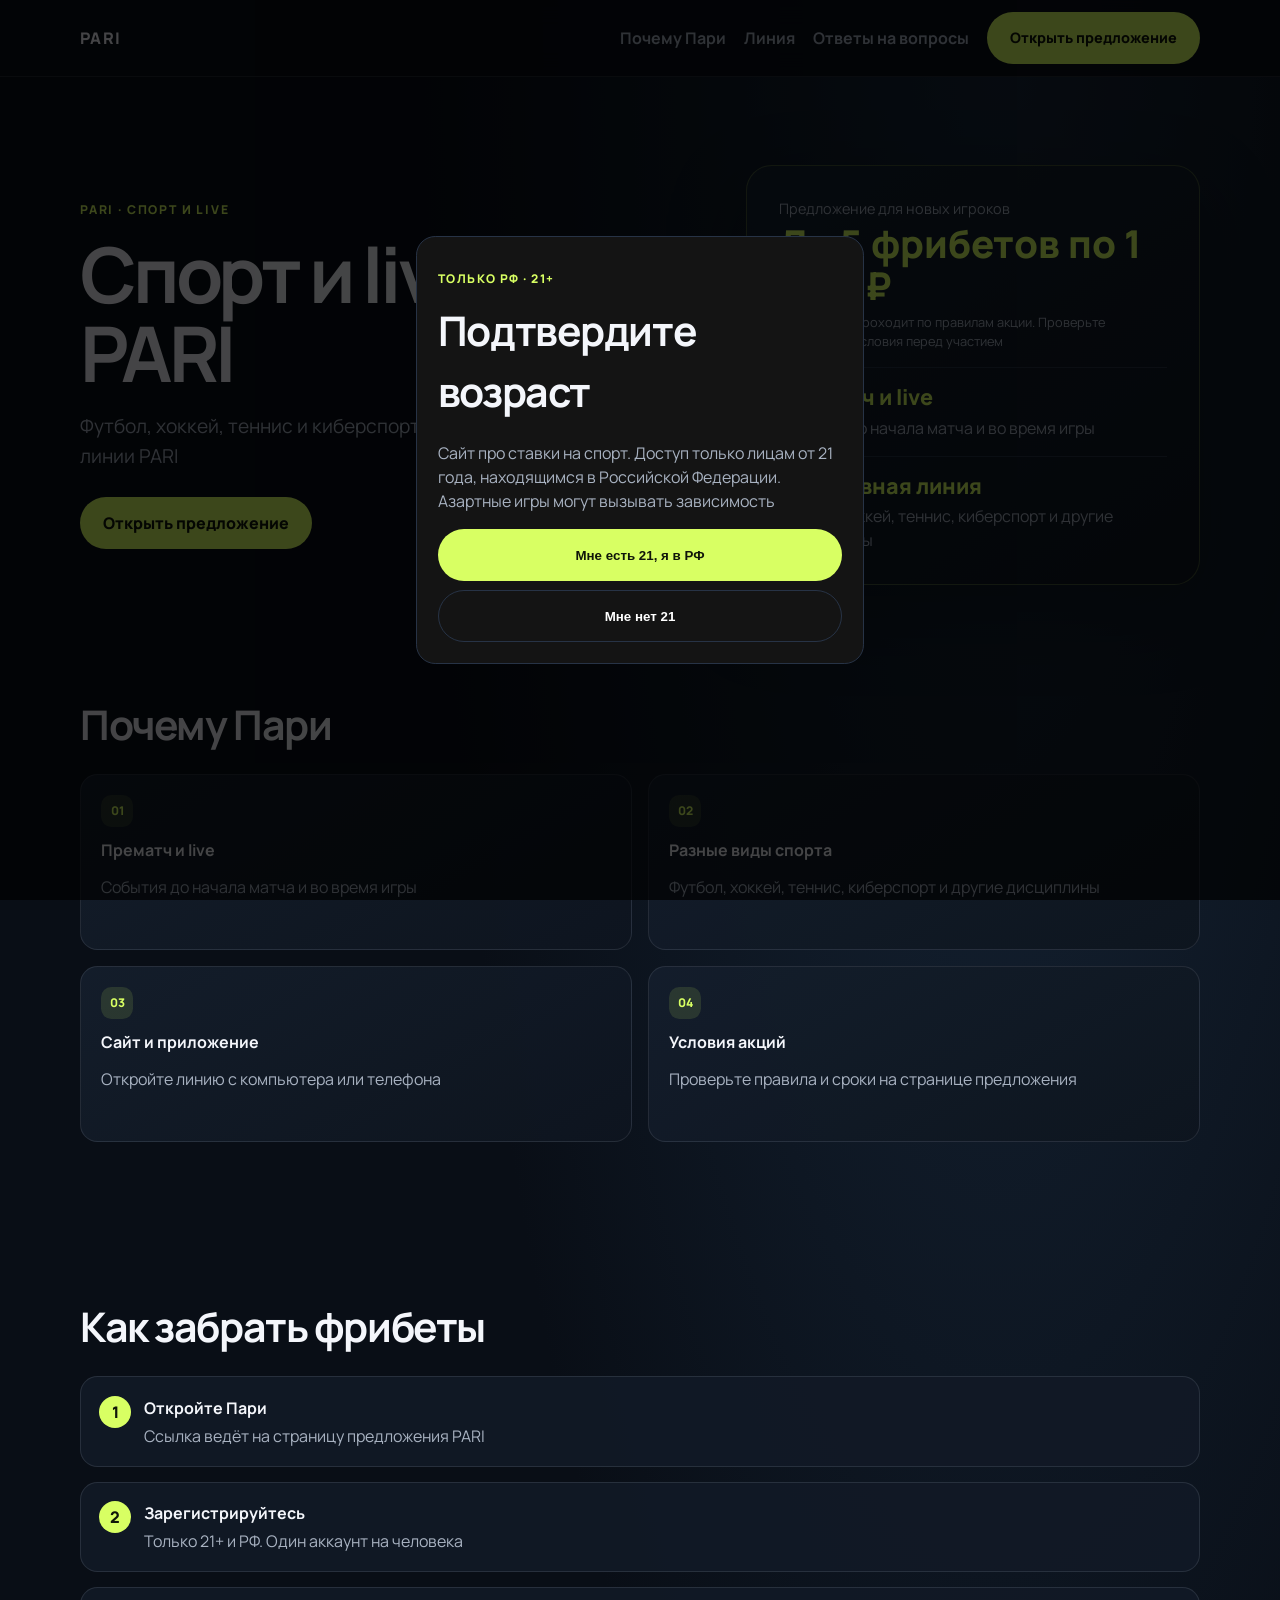
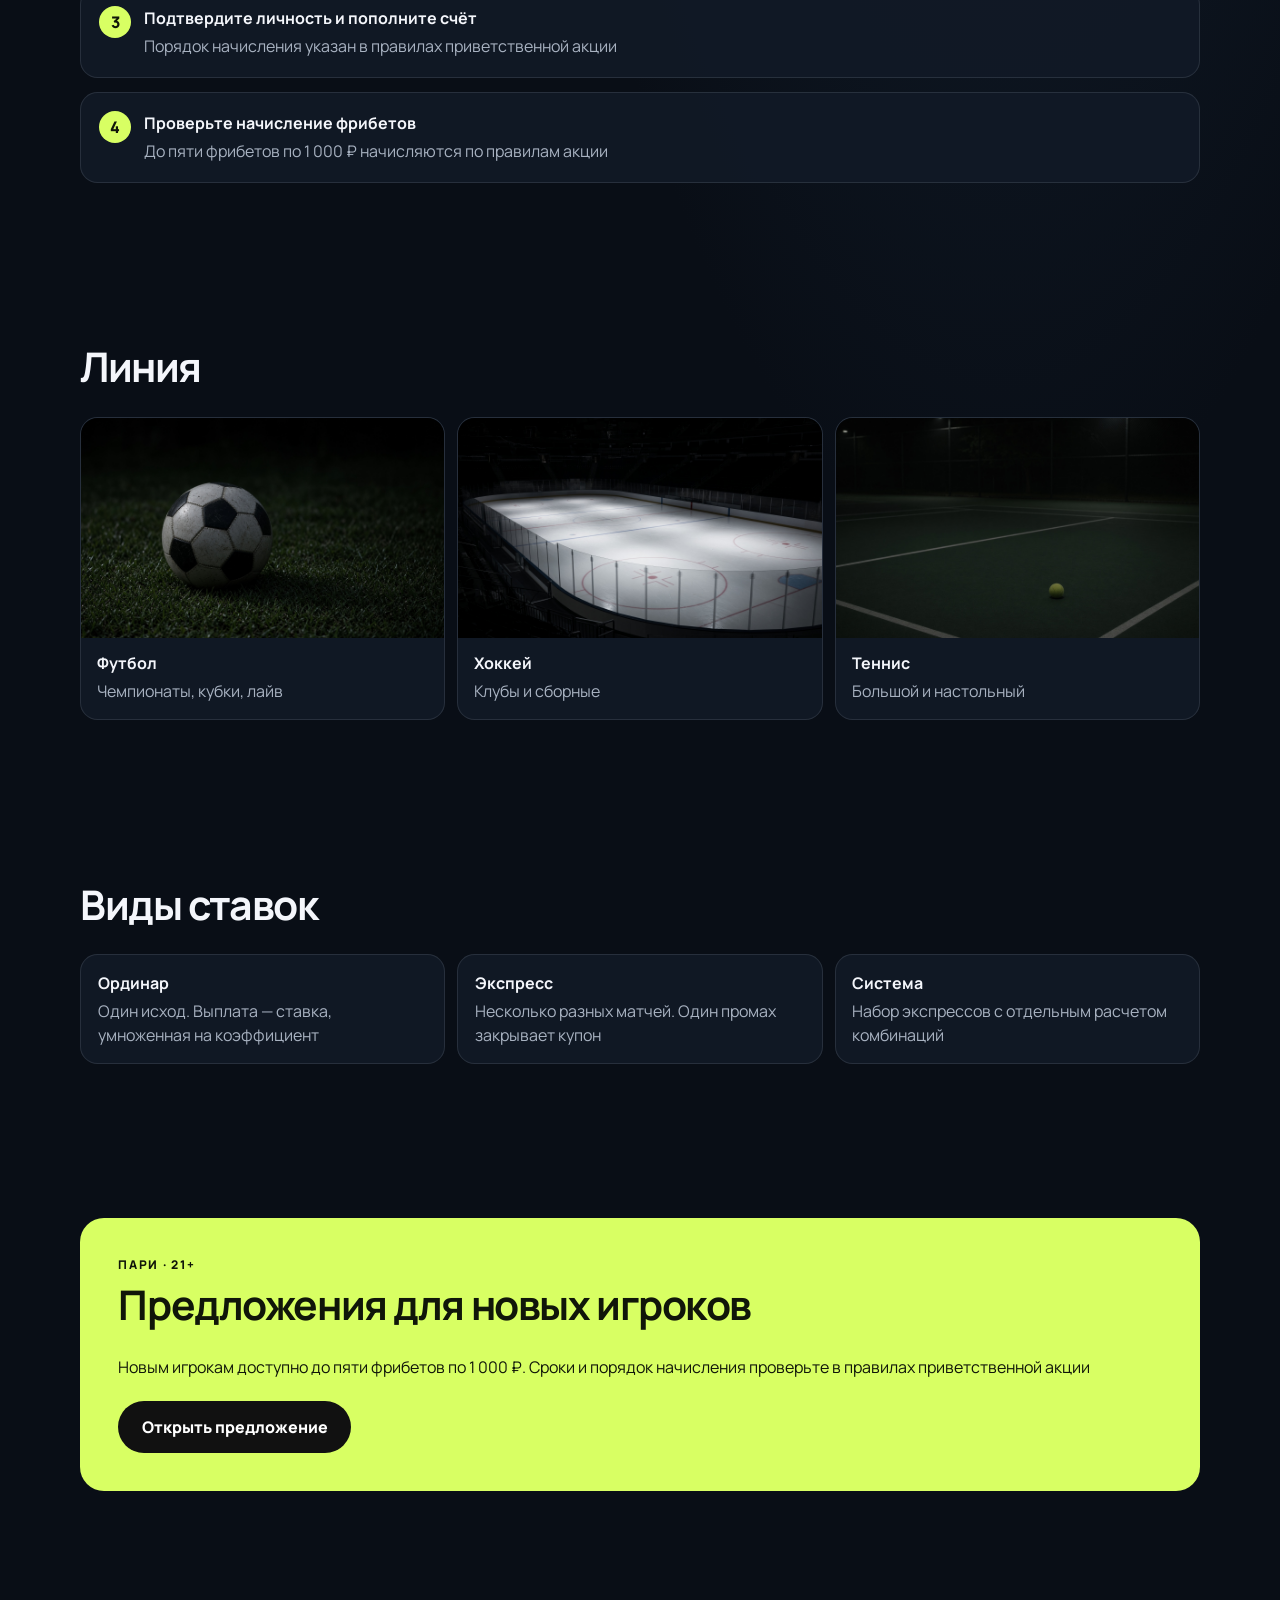
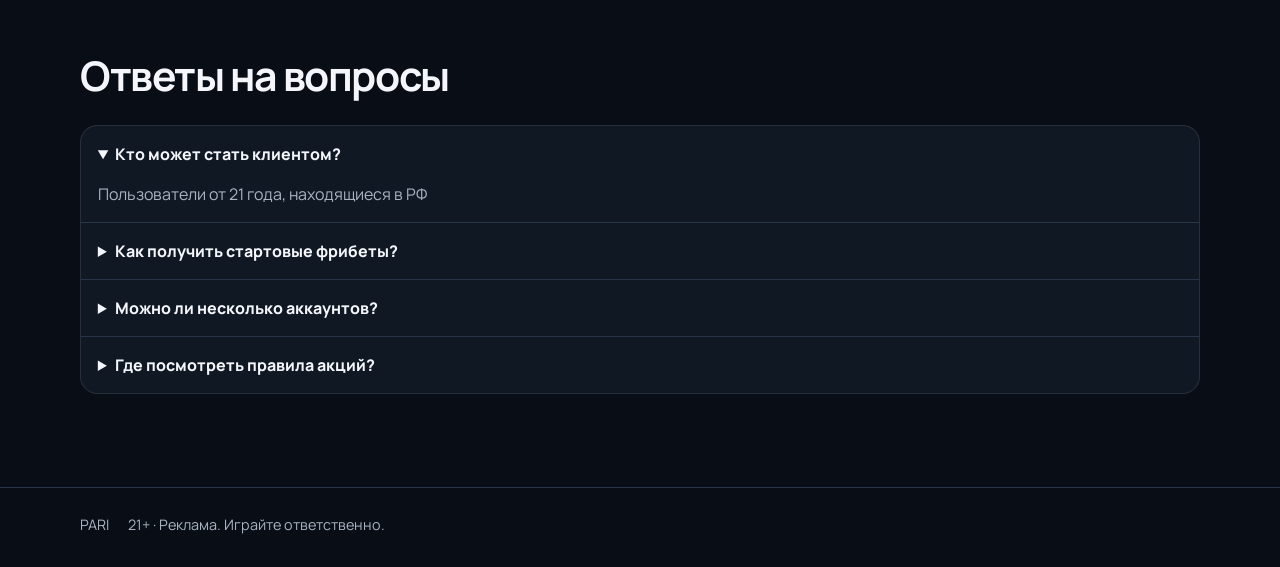
==== index.html @ 1123d7c6 "Refresh Pari landing design and CTAs" ====
<!doctype html>
<html lang="ru">
<head>
  <meta charset="utf-8">
  <meta name="viewport" content="width=device-width, initial-scale=1">
  <title>Пари — линия и фрибеты</title>
  <link href="https://fonts.googleapis.com/css2?family=Manrope:wght@500;700;800&display=swap" rel="stylesheet">
  <style>
    :root { --bg:#0c0c0c; --card:#161616; --line:#2a2a2a; --fg:#fff; --muted:#b5b5b5; --lime:#d6ff00; --ink:#111; }
    * { box-sizing: border-box; }
    body { margin: 0; background: var(--bg); color: var(--fg); font-family: Manrope, system-ui, sans-serif; line-height: 1.5; }
    a { color: inherit; text-decoration: none; }
    header { position: sticky; top: 0; z-index: 20; background: rgba(12,12,12,.92); backdrop-filter: blur(12px); border-bottom: 1px solid var(--line); }
    .bar, .wrap { max-width: 68rem; margin: 0 auto; padding-left: 1rem; padding-right: 1rem; }
    .bar { display: flex; align-items: center; justify-content: space-between; gap: 1rem; min-height: 68px; }
    .brand { display: flex; align-items: center; gap: .55rem; font-weight: 800; }
    .brand img { width: 32px; height: 32px; }
    .pari { letter-spacing: .08em; }
    nav { display: flex; align-items: center; gap: 1rem; font-weight: 700; color: var(--muted); }
    .hide { display: none; }
    @media (min-width: 860px) { nav .hide { display: inline; } }
    .btn { display: inline-flex; align-items: center; justify-content: center; height: 3rem; padding: 0 1.2rem; border-radius: 999px; background: var(--lime); color: var(--ink); font-weight: 800; border: 0; }
    .btn.sm { height: 2.5rem; font-size: .9rem; }
    .hero { display: grid; gap: 1.5rem; align-items: center; padding: 2.6rem 0 1rem; }
    @media (min-width: 960px) { .hero { grid-template-columns: 1.15fr .85fr; padding: 3.4rem 0 1.2rem; } }
    h1 { margin: 0; font-size: clamp(2rem, 4.6vw, 3.5rem); line-height: 1.02; letter-spacing: -.03em; }
    .lead { color: var(--muted); max-width: 36rem; font-size: 1.05rem; }
    .card { background: #111; border: 1px solid var(--line); border-radius: 1.6rem; padding: 1.4rem 1.5rem; }
    .label { margin: 0; color: var(--muted); font-size: .9rem; }
    .xl { margin: .2rem 0 0; color: var(--lime); font-size: clamp(1.8rem, 3vw, 2.4rem); font-weight: 800; line-height: 1.1; }
    .lg { margin: .15rem 0 0; color: var(--lime); font-size: 1.35rem; font-weight: 800; line-height: 1.2; }
    .fine, .note { margin: .35rem 0 0; color: var(--muted); }
    .fine { font-size: .8rem; }
    hr { border: 0; border-top: 1px solid var(--line); margin: 1rem 0; }
    h2 { font-size: 1.8rem; margin: 0 0 .9rem; }
    .section { padding: 1.6rem 0; }
    .benefits, .photos, .bet-cards { display: grid; gap: .75rem; }
    @media (min-width: 720px) { .benefits, .photos, .bet-cards { grid-template-columns: 1fr 1fr 1fr; } }
    .item, .step, .bet-card { background: var(--card); border: 1px solid var(--line); border-radius: 1.1rem; padding: 1rem 1.05rem; }
    .item h3, .step h3, .bet-card h3 { margin: 0; font-size: 1rem; }
    .photos article { background: var(--card); border: 1px solid var(--line); border-radius: 1.1rem; overflow: hidden; }
    .photos img { width: 100%; height: 170px; object-fit: cover; display: block; }
    .photos div { padding: .85rem 1rem 1rem; }
    .muted { color: var(--muted); margin: .25rem 0 0; }
    .steps { display: grid; gap: .7rem; list-style: none; padding: 0; margin: 0; }
    .step { display: grid; grid-template-columns: auto 1fr; gap: .8rem; align-items: start; }
    .n { width: 2rem; height: 2rem; border-radius: 50%; background: var(--lime); color: var(--ink); display: grid; place-items: center; font-weight: 800; }
    .reg { background: var(--lime); color: var(--ink); border-radius: 1.6rem; padding: 1.6rem; }
    .reg p, .reg h2 { color: var(--ink); }
    .reg .tag { margin: 0; font-size: .75rem; font-weight: 800; letter-spacing: .14em; text-transform: uppercase; }
    .reg .btn { background: #111; color: #fff; margin-top: .4rem; }
    .acc { border: 1px solid var(--line); border-radius: 1.1rem; overflow: hidden; background: var(--card); }
    details { border-top: 1px solid var(--line); }
    .acc details:first-child { border-top: 0; }
    summary { cursor: pointer; padding: 1rem 1.05rem; font-weight: 750; }
    .acc p { margin: 0; padding: 0 1.05rem 1rem; color: var(--muted); }
    footer { border-top: 1px solid var(--line); margin-top: 1rem; }
    .ft { max-width: 68rem; margin: 0 auto; padding: 1.3rem 1rem 2rem; display: flex; flex-wrap: wrap; gap: .8rem 1.2rem; color: var(--muted); font-size: .9rem; }
    .ft a { color: #fff; }
    .age, .ck { position: fixed; inset: 0; z-index: 40; background: rgba(0,0,0,.72); display: grid; place-items: center; padding: 1rem; }
    .modal { width: min(28rem, 100%); background: #141414; border: 1px solid var(--line); border-radius: 1.2rem; padding: 1.3rem; }
    .modal .tag { color: var(--lime); font-size: .75rem; font-weight: 800; letter-spacing: .12em; }
    .stack { display: grid; gap: .55rem; margin-top: 1rem; }
    .btn.ghost { background: transparent; color: #fff; border: 1px solid var(--line); }
    .hidden { display: none; }

    /* Editorial refresh: consistent rhythm, stronger hierarchy, cleaner cards */
    :root { --bg:#090e16; --card:#121a27; --line:#273346; --fg:#f4f6fb; --muted:#a8b2c1; --lime:#d8ff63; --ink:#101609; }
    body { background: radial-gradient(ellipse at 78% 0%, #17273a 0, transparent 36rem), var(--bg); }
    .bar, .wrap { max-width: 72rem; }
    .bar { min-height: 76px; }
    header { background: rgba(9,14,22,.9); border-color: rgba(168,178,193,.16); }
    nav { gap: clamp(.65rem, 1.4vw, 1.25rem); }
    nav > a:not(.btn) { transition: color .18s ease; }
    nav > a:not(.btn):hover { color: var(--fg); }
    .hero { gap: clamp(1.5rem, 4vw, 3.25rem); padding: clamp(2.4rem, 7vw, 5.5rem) 0 2rem; }
    .eyebrow { margin: 0 0 1rem; color: var(--lime); font-size: .76rem; font-weight: 800; letter-spacing: .15em; }
    h1 { max-width: 12ch; font-size: clamp(2.7rem, 6vw, 5.1rem); letter-spacing: -.055em; }
    .lead { max-width: 34rem; margin: 1.25rem 0 1.6rem; font-size: clamp(1rem, 1.5vw, 1.2rem); line-height: 1.55; }
    .hero > .card { padding: clamp(1.25rem, 3vw, 2rem); border-color: rgba(216,255,99,.25); background: linear-gradient(145deg, rgba(22,34,50,.97), rgba(14,21,32,.97)); box-shadow: 0 28px 80px rgba(0,0,0,.25); }
    .section { padding: clamp(2.8rem, 6vw, 5rem) 0; }
    h2 { margin-bottom: 1.2rem; font-size: clamp(1.8rem, 3.4vw, 2.55rem); letter-spacing: -.035em; }
    .benefits { grid-template-columns: repeat(2, minmax(0,1fr)); gap: 1rem; }
    .item { min-height: 11rem; display: flex; flex-direction: column; align-items: flex-start; justify-content: flex-start; gap: .65rem; padding: 1.25rem; border-color: rgba(168,178,193,.14); background: linear-gradient(150deg, rgba(20,30,44,.96), rgba(14,21,31,.96)); }
    .item-mark { display: grid; place-items: center; width: 2rem; height: 2rem; border-radius: .65rem; background: rgba(216,255,99,.12); color: var(--lime); font-size: .75rem; font-weight: 800; }
    .item .muted { line-height: 1.45; }
    .photos article, .step, .bet-card, .acc { border-color: rgba(168,178,193,.15); background: rgba(18,26,39,.92); }
    .photos img { height: clamp(150px, 19vw, 220px); }
    .steps { gap: .9rem; }
    .step { padding: 1.15rem; }
    .reg { border-radius: 1.5rem; padding: clamp(1.4rem, 4vw, 2.4rem); }
    .btn { min-height: 3.25rem; padding-inline: 1.45rem; transition: transform .18s ease, filter .18s ease; }
    .btn:hover { transform: translateY(-2px); filter: brightness(1.04); }
    .btn:focus-visible, summary:focus-visible, nav a:focus-visible { outline: 3px solid var(--lime); outline-offset: 4px; }
    .ft { max-width: 72rem; padding-top: 1.6rem; }
    @media (max-width: 720px) {
      .bar { min-height: 68px; }
      nav { gap: .5rem; }
      nav .btn { padding-inline: .95rem; font-size: .83rem; }
      .hero { padding-top: 2.2rem; }
      .hero > .card { border-radius: 1.25rem; }
      .section { padding: 2.6rem 0; }
    }
    @media (max-width: 520px) {
      .benefits, .photos, .bet-cards { grid-template-columns: 1fr; }
      .item { min-height: 0; }
      .steps { gap: .65rem; }
      .step { padding: .95rem; }
    }
  </style>
</head>
<body>
  <div id="age" class="age">
    <div class="modal">
      <p class="tag">ТОЛЬКО РФ · 21+</p>
      <h2 id="age-title">Подтвердите возраст</h2>
      <p id="age-text" class="muted">Сайт про ставки на спорт. Доступ только лицам от 21 года, находящимся в Российской Федерации. Азартные игры могут вызывать зависимость</p>
      <div class="stack">
        <button class="btn" id="yes" type="button">Мне есть 21, я в РФ</button>
        <button class="btn ghost" id="no" type="button">Мне нет 21</button>
      </div>
    </div>
  </div>

  <header>
    <div class="bar">
      <a class="brand" href="https://pari.ru/" aria-label="PARI"><span class="pari">PARI</span></a>
      <nav>
        <a class="hide" href="#why">Почему Пари</a>
        <a class="hide" href="#line">Линия</a>
        <a class="hide" href="#faq">Ответы на вопросы</a>
        <a class="btn sm" href="https://rko-group.ru/s/i8RIIcPl">Открыть предложение</a>
      </nav>
    </div>
  </header>

  <main class="wrap">
    <section class="hero">
      <div>
        <p class="eyebrow">PARI · СПОРТ И LIVE</p><h1>Спорт и live на PARI</h1>
        <p class="lead">Футбол, хоккей, теннис и киберспорт. Прематч и live — в линии PARI</p>
        <a class="btn" href="https://rko-group.ru/s/i8RIIcPl">Открыть предложение</a>
      </div>
      <article class="card">
        <p class="label">Предложение для новых игроков</p>
        <p class="xl">До 5 фрибетов по 1 000 ₽</p>
        <p class="fine">Начисление проходит по правилам акции. Проверьте актуальные условия перед участием</p>
        <hr>
        <p class="lg">Прематч и live</p>
        <p class="note">События до начала матча и во время игры</p>
        <hr>
        <p class="lg">Спортивная линия</p>
        <p class="note">Футбол, хоккей, теннис, киберспорт и другие дисциплины</p>
      </article>
    </section>

    <section class="section" id="why">
      <h2>Почему Пари</h2>
      <div class="benefits">
        <article class="item"><span class="item-mark" aria-hidden="true">01</span><h3>Прематч и live</h3><p class="muted">События до начала матча и во время игры</p></article>
        <article class="item"><span class="item-mark" aria-hidden="true">02</span><h3>Разные виды спорта</h3><p class="muted">Футбол, хоккей, теннис, киберспорт и другие дисциплины</p></article>
        <article class="item"><span class="item-mark" aria-hidden="true">03</span><h3>Сайт и приложение</h3><p class="muted">Откройте линию с компьютера или телефона</p></article>
        <article class="item"><span class="item-mark" aria-hidden="true">04</span><h3>Условия акций</h3><p class="muted">Проверьте правила и сроки на странице предложения</p></article>
      </div>
    </section>

    <section class="section" id="steps">
      <h2>Как забрать фрибеты</h2>
      <ol class="steps">
        <li class="step"><span class="n">1</span><div><h3>Откройте Пари</h3><p class="muted">Ссылка ведёт на страницу предложения PARI</p></div></li>
        <li class="step"><span class="n">2</span><div><h3>Зарегистрируйтесь</h3><p class="muted">Только 21+ и РФ. Один аккаунт на человека</p></div></li>
        <li class="step"><span class="n">3</span><div><h3>Подтвердите личность и пополните счёт</h3><p class="muted">Порядок начисления указан в правилах приветственной акции</p></div></li>
        <li class="step"><span class="n">4</span><div><h3>Проверьте начисление фрибетов</h3><p class="muted">До пяти фрибетов по 1 000 ₽ начисляются по правилам акции</p></div></li>
      </ol>
    </section>

    <section class="section" id="line">
      <h2>Линия</h2>
      <div class="photos">
        <article><img src="[data-uri]" alt=""><div><b>Футбол</b><p class="muted">Чемпионаты, кубки, лайв</p></div></article>
        <article><img src="[data-uri]" alt=""><div><b>Хоккей</b><p class="muted">Клубы и сборные</p></div></article>
        <article><img src="[data-uri]" alt=""><div><b>Теннис</b><p class="muted">Большой и настольный</p></div></article>
      </div>
    </section>

    <section class="section">
      <h2>Виды ставок</h2>
      <div class="bet-cards">
        <article class="bet-card"><h3>Ординар</h3><p class="muted">Один исход. Выплата — ставка, умноженная на коэффициент</p></article>
        <article class="bet-card"><h3>Экспресс</h3><p class="muted">Несколько разных матчей. Один промах закрывает купон</p></article>
        <article class="bet-card"><h3>Система</h3><p class="muted">Набор экспрессов с отдельным расчетом комбинаций</p></article>
      </div>
    </section>

    <section class="section" id="register">
      <div class="reg">
        <p class="tag">Пари · 21+</p>
        <h2>Предложения для новых игроков</h2>
        <p>Новым игрокам доступно до пяти фрибетов по 1 000 ₽. Сроки и порядок начисления проверьте в правилах приветственной акции</p>
        <a class="btn" href="https://rko-group.ru/s/i8RIIcPl">Открыть предложение</a>
      </div>
    </section>

    <section class="section" id="faq">
      <h2>Ответы на вопросы</h2>
      <div class="acc">
        <details open><summary>Кто может стать клиентом?</summary><p>Пользователи от 21 года, находящиеся в РФ</p></details>
        <details><summary>Как получить стартовые фрибеты?</summary><p>Точный размер, сроки и порядок начисления указаны в правилах акции</p></details>
        <details><summary>Можно ли несколько аккаунтов?</summary><p>Нет, один аккаунт на человека</p></details>
        <details><summary>Где посмотреть правила акций?</summary><p>Условия, сроки и порядок начисления указаны на странице Пари</p></details>
      </div>
    </section>
  </main>

  <footer>
    <div class="ft">
      <span>PARI</span>
      <span>21+ · Реклама. Играйте ответственно.</span>
    </div>
  </footer>

  <script>
    (function () {
      var box = document.getElementById("age");
      var yes = document.getElementById("yes");
      var no = document.getElementById("no");
      var title = document.getElementById("age-title");
      var text = document.getElementById("age-text");
      var blocked = false;
      try { if (sessionStorage.getItem("pari-21") === "ok") box.classList.add("hidden"); } catch (e) {}
      yes.addEventListener("click", function () {
        if (blocked) {
          blocked = false;
          title.textContent = "Подтвердите возраст";
          text.textContent = "Сайт про ставки на спорт. Доступ только лицам от 21 года, находящимся в Российской Федерации. Азартные игры могут вызывать зависимость.";
          yes.textContent = "Мне есть 21, я в РФ";
          no.hidden = false;
          return;
        }
        try { sessionStorage.setItem("pari-21", "ok"); } catch (e) {}
        box.classList.add("hidden");
      });
      no.addEventListener("click", function () {
        blocked = true;
        title.textContent = "Доступ закрыт";
        text.textContent = "Сайт доступен только пользователям от 21 года, находящимся в РФ.";
        yes.textContent = "Вернуться к проверке";
        no.hidden = true;
      });
    })();
  </script>
</body>
</html>
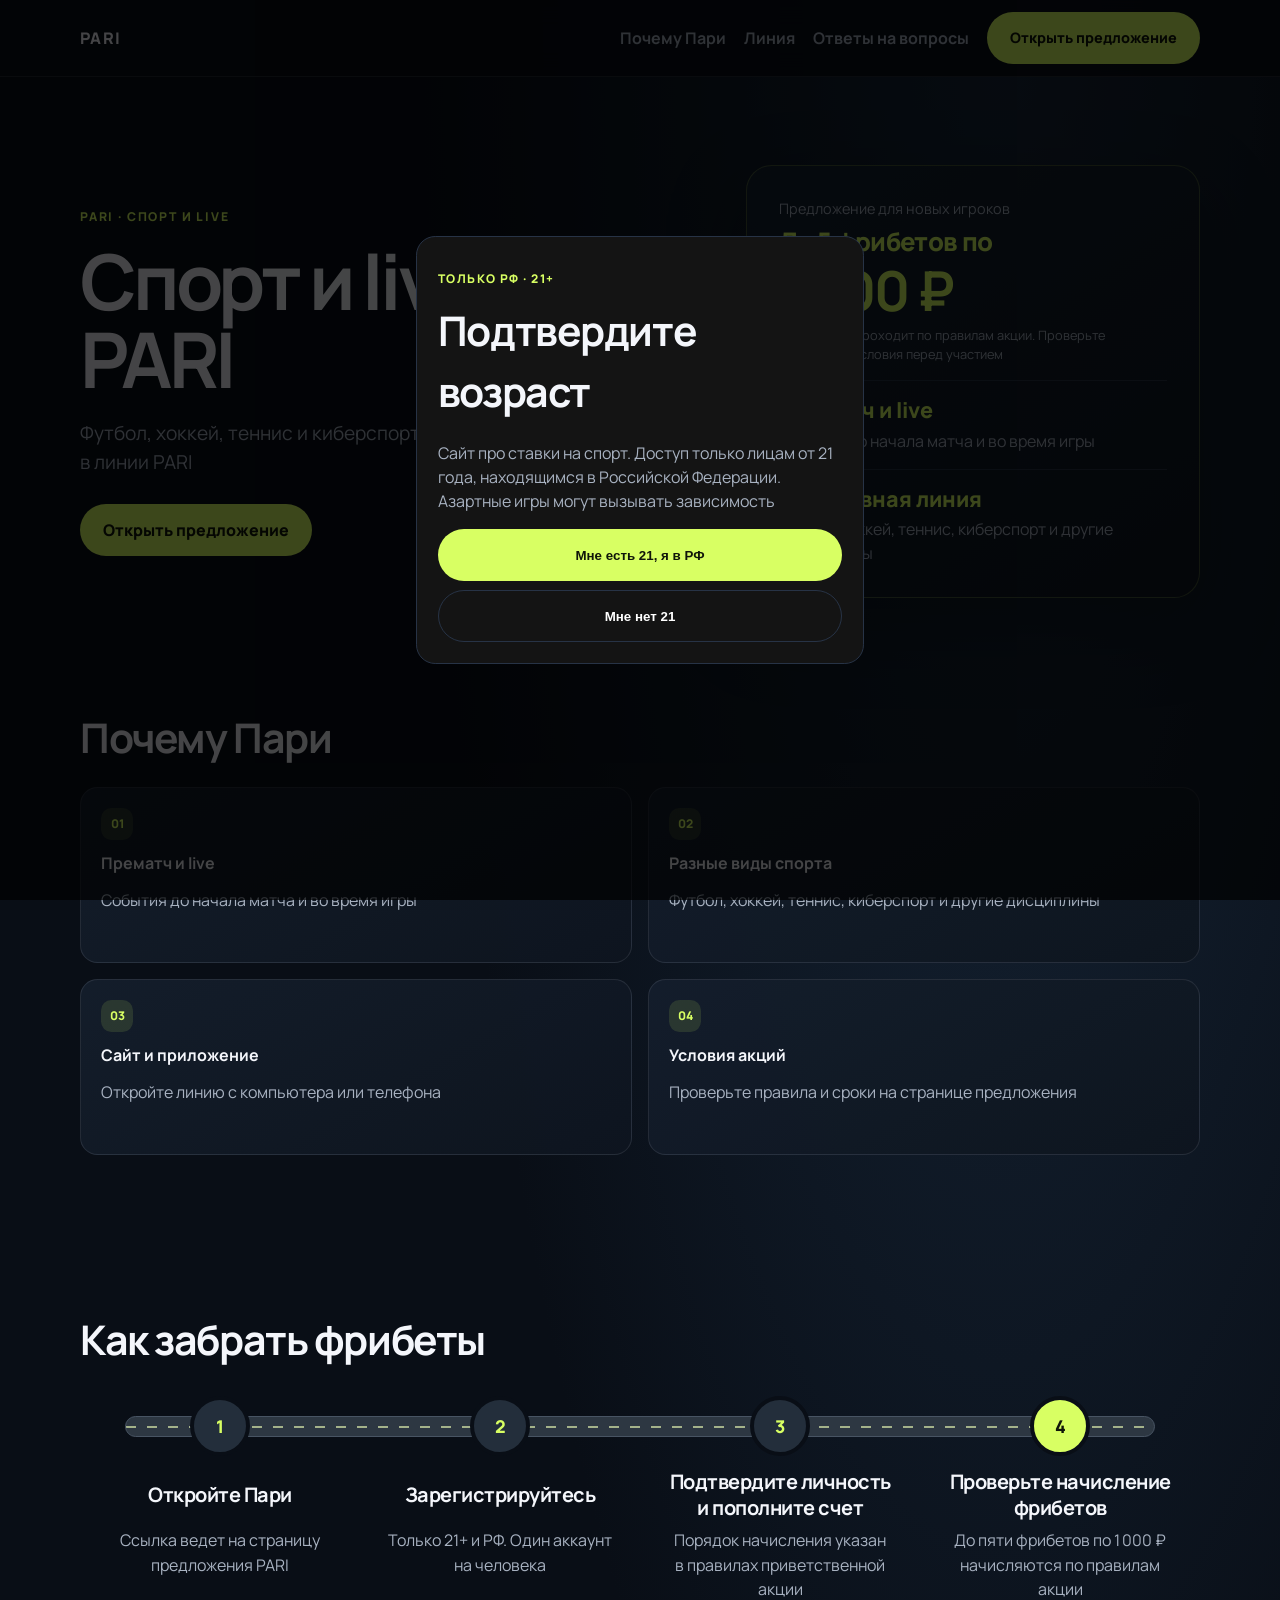
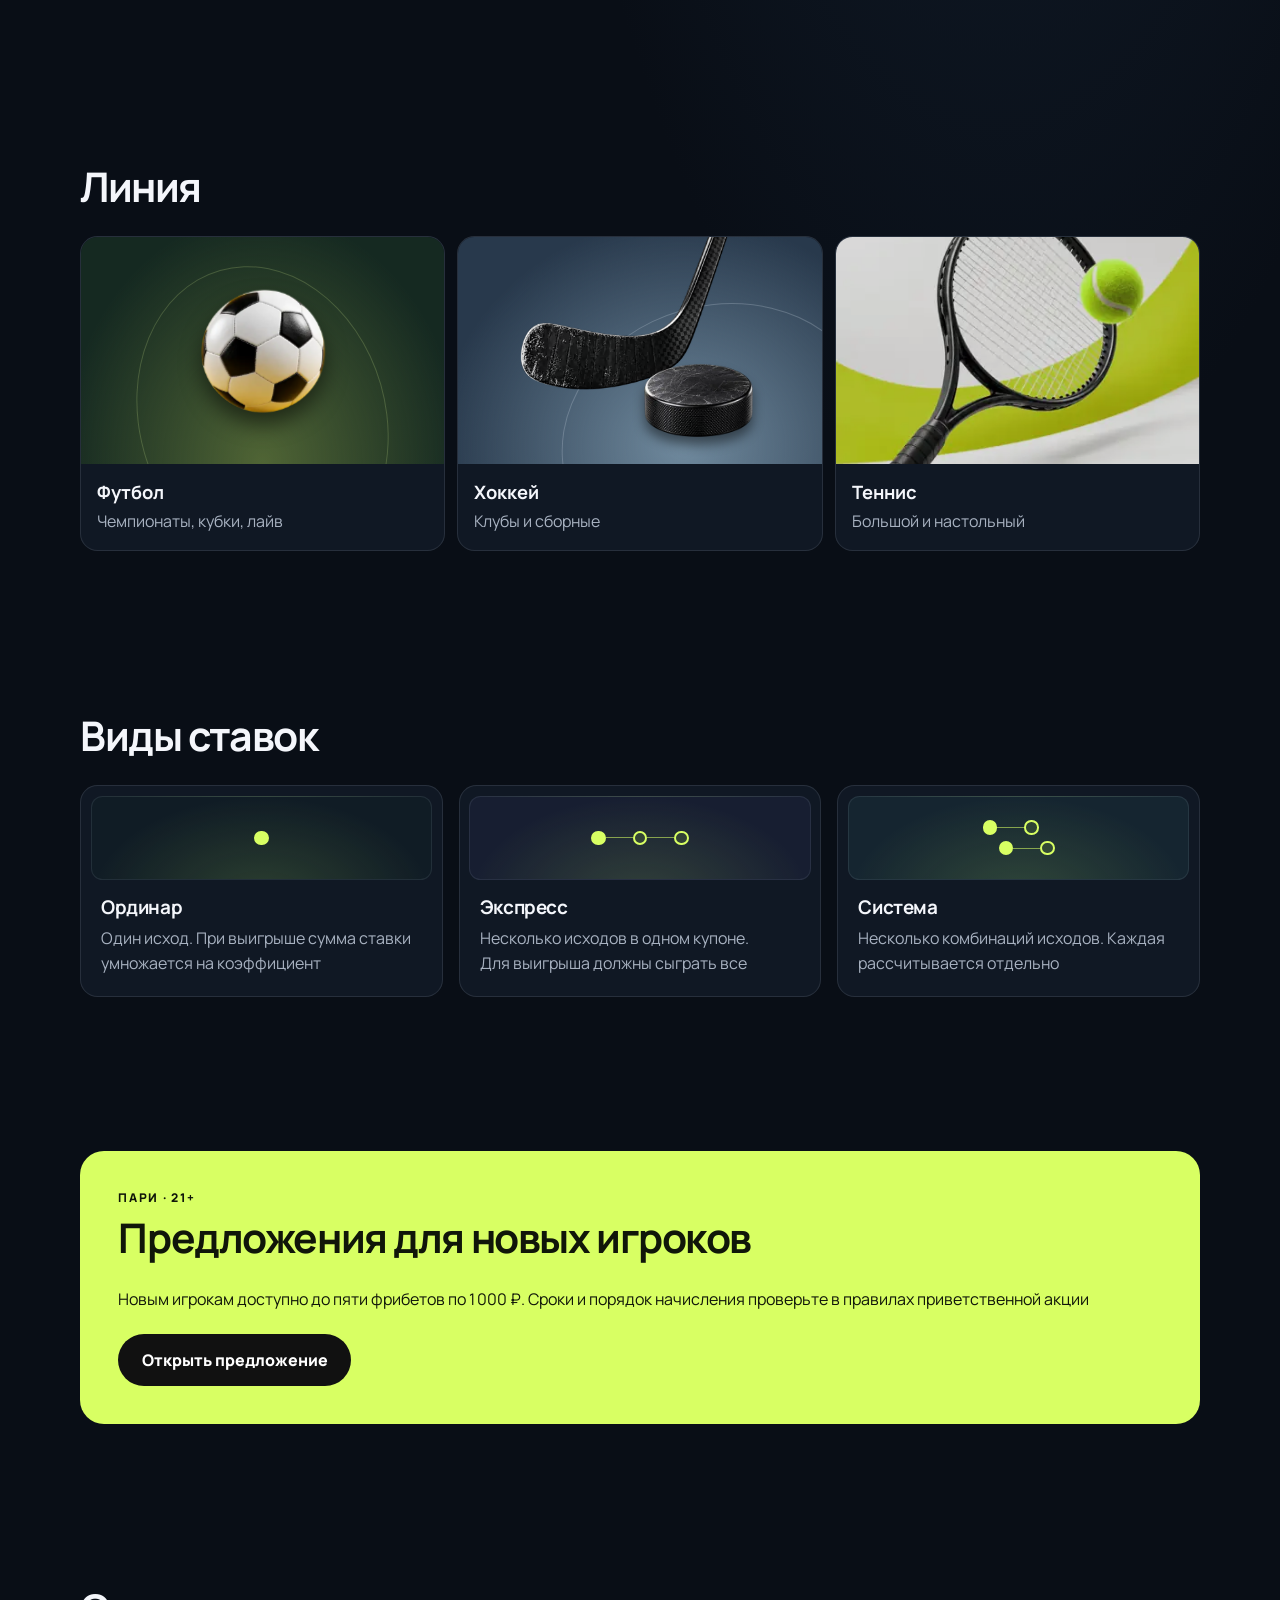
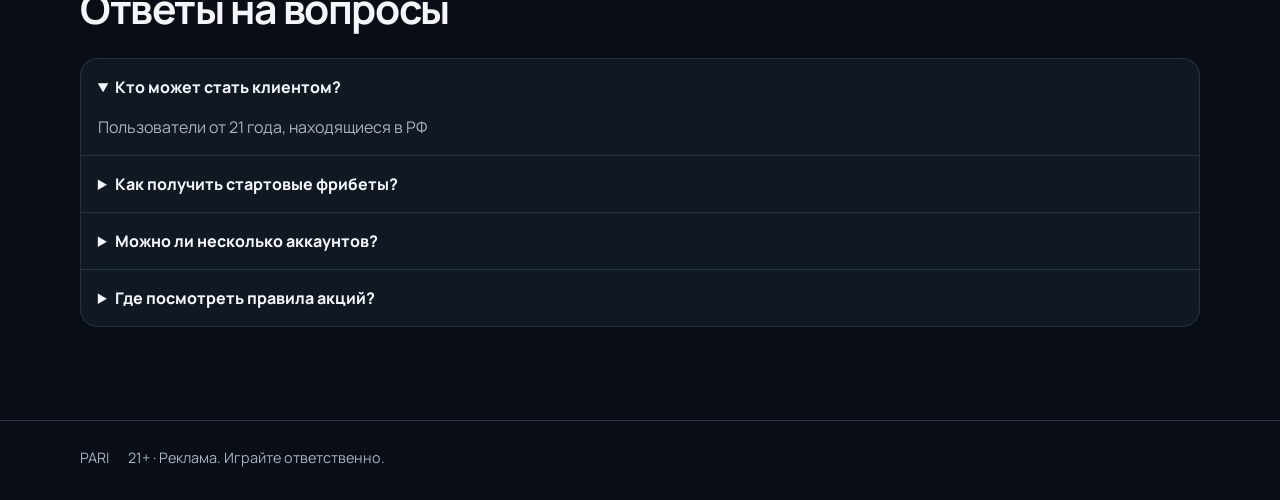
==== commit 95594cf5: "Refine Pari offer, steps and sports illustrations" ====
--- a/index.html
+++ b/index.html
@@ -3,8 +3,61 @@
 <head>
   <meta charset="utf-8">
   <meta name="viewport" content="width=device-width, initial-scale=1">
-  <title>Пари — линия и фрибеты</title>
+  <link rel="icon" href="/favicon.ico" type="image/x-icon" sizes="16x16 32x32 48x48">
   <link href="https://fonts.googleapis.com/css2?family=Manrope:wght@500;700;800&display=swap" rel="stylesheet">
+  <title>Линия PARI: спорт, live и условия фрибетов</title>
+  <meta name="description" content="Какие виды спорта есть в линии PARI, чем прематч отличается от live и где смотреть условия фрибетов для новых игроков">
+  <meta name="robots" content="max-image-preview:large">
+  <link rel="canonical" href="https://parimatch.cfd/">
+  <link rel="alternate" type="text/markdown" href="https://parimatch.cfd/site.md" title="Текстовая версия">
+  <link rel="describedby" type="text/plain" href="https://parimatch.cfd/llms.txt">
+  <meta property="og:type" content="website">
+  <meta property="og:locale" content="ru_RU">
+  <meta property="og:site_name" content="Гид по PARI">
+  <meta property="og:title" content="Линия PARI: спорт, live и условия фрибетов">
+  <meta property="og:description" content="Какие виды спорта есть в линии PARI, чем прематч отличается от live и где смотреть условия фрибетов для новых игроков">
+  <meta property="og:url" content="https://parimatch.cfd/">
+  <meta property="og:image" content="https://parimatch.cfd/social-cover.jpg">
+  <meta property="og:image:width" content="1200">
+  <meta property="og:image:height" content="630">
+  <meta property="og:image:alt" content="Спортивная линия PARI">
+  <meta name="twitter:card" content="summary_large_image">
+  <meta name="twitter:title" content="Линия PARI: спорт, live и условия фрибетов">
+  <meta name="twitter:description" content="Какие виды спорта есть в линии PARI, чем прематч отличается от live и где смотреть условия фрибетов для новых игроков">
+  <meta name="twitter:image" content="https://parimatch.cfd/social-cover.jpg">
+  <meta name="twitter:image:alt" content="Спортивная линия PARI">
+  <script type="application/ld+json">
+    {
+      "@context": "https://schema.org",
+      "@graph": [
+        {
+          "@type": "WebSite",
+          "@id": "https://parimatch.cfd/#website",
+          "url": "https://parimatch.cfd/",
+          "name": "Гид по PARI",
+          "alternateName": "parimatch.cfd",
+          "inLanguage": "ru"
+        },
+        {
+          "@type": "WebPage",
+          "@id": "https://parimatch.cfd/#webpage",
+          "url": "https://parimatch.cfd/",
+          "isPartOf": {
+            "@id": "https://parimatch.cfd/#website"
+          },
+          "name": "Линия PARI: спорт, live и условия фрибетов",
+          "description": "Какие виды спорта есть в линии PARI, чем прематч отличается от live и где смотреть условия фрибетов для новых игроков",
+          "inLanguage": "ru",
+          "primaryImageOfPage": {
+            "@type": "ImageObject",
+            "url": "https://parimatch.cfd/social-cover.jpg",
+            "width": 1200,
+            "height": 630
+          }
+        }
+      ]
+    }
+  </script>
   <style>
     :root { --bg:#0c0c0c; --card:#161616; --line:#2a2a2a; --fg:#fff; --muted:#b5b5b5; --lime:#d6ff00; --ink:#111; }
     * { box-sizing: border-box; }
@@ -36,15 +89,10 @@
     .section { padding: 1.6rem 0; }
     .benefits, .photos, .bet-cards { display: grid; gap: .75rem; }
     @media (min-width: 720px) { .benefits, .photos, .bet-cards { grid-template-columns: 1fr 1fr 1fr; } }
-    .item, .step, .bet-card { background: var(--card); border: 1px solid var(--line); border-radius: 1.1rem; padding: 1rem 1.05rem; }
-    .item h3, .step h3, .bet-card h3 { margin: 0; font-size: 1rem; }
+    .item, .bet-card { background: var(--card); border: 1px solid var(--line); border-radius: 1.1rem; padding: 1rem 1.05rem; }
+    .item h3, .bet-card h3 { margin: 0; font-size: 1rem; }
     .photos article { background: var(--card); border: 1px solid var(--line); border-radius: 1.1rem; overflow: hidden; }
-    .photos img { width: 100%; height: 170px; object-fit: cover; display: block; }
-    .photos div { padding: .85rem 1rem 1rem; }
     .muted { color: var(--muted); margin: .25rem 0 0; }
-    .steps { display: grid; gap: .7rem; list-style: none; padding: 0; margin: 0; }
-    .step { display: grid; grid-template-columns: auto 1fr; gap: .8rem; align-items: start; }
-    .n { width: 2rem; height: 2rem; border-radius: 50%; background: var(--lime); color: var(--ink); display: grid; place-items: center; font-weight: 800; }
     .reg { background: var(--lime); color: var(--ink); border-radius: 1.6rem; padding: 1.6rem; }
     .reg p, .reg h2 { color: var(--ink); }
     .reg .tag { margin: 0; font-size: .75rem; font-weight: 800; letter-spacing: .14em; text-transform: uppercase; }
@@ -84,10 +132,7 @@
     .item { min-height: 11rem; display: flex; flex-direction: column; align-items: flex-start; justify-content: flex-start; gap: .65rem; padding: 1.25rem; border-color: rgba(168,178,193,.14); background: linear-gradient(150deg, rgba(20,30,44,.96), rgba(14,21,31,.96)); }
     .item-mark { display: grid; place-items: center; width: 2rem; height: 2rem; border-radius: .65rem; background: rgba(216,255,99,.12); color: var(--lime); font-size: .75rem; font-weight: 800; }
     .item .muted { line-height: 1.45; }
-    .photos article, .step, .bet-card, .acc { border-color: rgba(168,178,193,.15); background: rgba(18,26,39,.92); }
-    .photos img { height: clamp(150px, 19vw, 220px); }
-    .steps { gap: .9rem; }
-    .step { padding: 1.15rem; }
+    .photos article, .bet-card, .acc { border-color: rgba(168,178,193,.15); background: rgba(18,26,39,.92); }
     .reg { border-radius: 1.5rem; padding: clamp(1.4rem, 4vw, 2.4rem); }
     .btn { min-height: 3.25rem; padding-inline: 1.45rem; transition: transform .18s ease, filter .18s ease; }
     .btn:hover { transform: translateY(-2px); filter: brightness(1.04); }
@@ -104,13 +149,13 @@
     @media (max-width: 520px) {
       .benefits, .photos, .bet-cards { grid-template-columns: 1fr; }
       .item { min-height: 0; }
-      .steps { gap: .65rem; }
-      .step { padding: .95rem; }
     }
   </style>
+  <link rel="stylesheet" href="/sections.css">
+  <script src="/sports-motion.js" defer></script>
 </head>
 <body>
-  <div id="age" class="age">
+  <div id="age" class="age" data-nosnippet>
     <div class="modal">
       <p class="tag">ТОЛЬКО РФ · 21+</p>
       <h2 id="age-title">Подтвердите возраст</h2>
@@ -129,7 +174,7 @@
         <a class="hide" href="#why">Почему Пари</a>
         <a class="hide" href="#line">Линия</a>
         <a class="hide" href="#faq">Ответы на вопросы</a>
-        <a class="btn sm" href="https://rko-group.ru/s/i8RIIcPl">Открыть предложение</a>
+        <a class="btn sm" href="https://rko-group.ru/s/i8RIIcPl" rel="sponsored">Открыть предложение</a>
       </nav>
     </div>
   </header>
@@ -138,13 +183,13 @@
     <section class="hero">
       <div>
         <p class="eyebrow">PARI · СПОРТ И LIVE</p><h1>Спорт и live на PARI</h1>
-        <p class="lead">Футбол, хоккей, теннис и киберспорт. Прематч и live — в линии PARI</p>
-        <a class="btn" href="https://rko-group.ru/s/i8RIIcPl">Открыть предложение</a>
+        <p class="lead">Футбол, хоккей, теннис и киберспорт. Прематч и&nbsp;live — в&nbsp;линии PARI</p>
+        <a class="btn" href="https://rko-group.ru/s/i8RIIcPl" rel="sponsored">Открыть предложение</a>
       </div>
       <article class="card">
         <p class="label">Предложение для новых игроков</p>
-        <p class="xl">До 5 фрибетов по 1 000 ₽</p>
-        <p class="fine">Начисление проходит по правилам акции. Проверьте актуальные условия перед участием</p>
+        <p class="xl promo-title"><span>До&nbsp;5 фрибетов по</span> <strong>1&#8239;000&nbsp;₽</strong></p>
+        <p class="fine">Начисление проходит по&nbsp;правилам акции. Проверьте актуальные условия перед&nbsp;участием</p>
         <hr>
         <p class="lg">Прематч и live</p>
         <p class="note">События до начала матча и во время игры</p>
@@ -166,29 +211,78 @@
 
     <section class="section" id="steps">
       <h2>Как забрать фрибеты</h2>
-      <ol class="steps">
-        <li class="step"><span class="n">1</span><div><h3>Откройте Пари</h3><p class="muted">Ссылка ведёт на страницу предложения PARI</p></div></li>
-        <li class="step"><span class="n">2</span><div><h3>Зарегистрируйтесь</h3><p class="muted">Только 21+ и РФ. Один аккаунт на человека</p></div></li>
-        <li class="step"><span class="n">3</span><div><h3>Подтвердите личность и пополните счёт</h3><p class="muted">Порядок начисления указан в правилах приветственной акции</p></div></li>
-        <li class="step"><span class="n">4</span><div><h3>Проверьте начисление фрибетов</h3><p class="muted">До пяти фрибетов по 1 000 ₽ начисляются по правилам акции</p></div></li>
+      <ol class="steps" role="list">
+        <li>
+          <span class="step-marker" aria-hidden="true">1</span>
+          <div class="step-copy"><h3>Откройте Пари</h3><p class="muted">Ссылка ведет на&nbsp;страницу предложения PARI</p></div>
+        </li>
+        <li>
+          <span class="step-marker" aria-hidden="true">2</span>
+          <div class="step-copy"><h3>Зарегистрируйтесь</h3><p class="muted">Только 21+ и&nbsp;РФ. Один аккаунт на&nbsp;человека</p></div>
+        </li>
+        <li>
+          <span class="step-marker" aria-hidden="true">3</span>
+          <div class="step-copy"><h3>Подтвердите личность и&nbsp;пополните счет</h3><p class="muted">Порядок начисления указан в&nbsp;правилах приветственной акции</p></div>
+        </li>
+        <li>
+          <span class="step-marker" aria-hidden="true">4</span>
+          <div class="step-copy"><h3>Проверьте начисление фрибетов</h3><p class="muted">До&nbsp;пяти фрибетов по&nbsp;1&#8239;000&nbsp;₽ начисляются по&nbsp;правилам акции</p></div>
+        </li>
       </ol>
     </section>
 
     <section class="section" id="line">
       <h2>Линия</h2>
       <div class="photos">
-        <article><img src="[data-uri]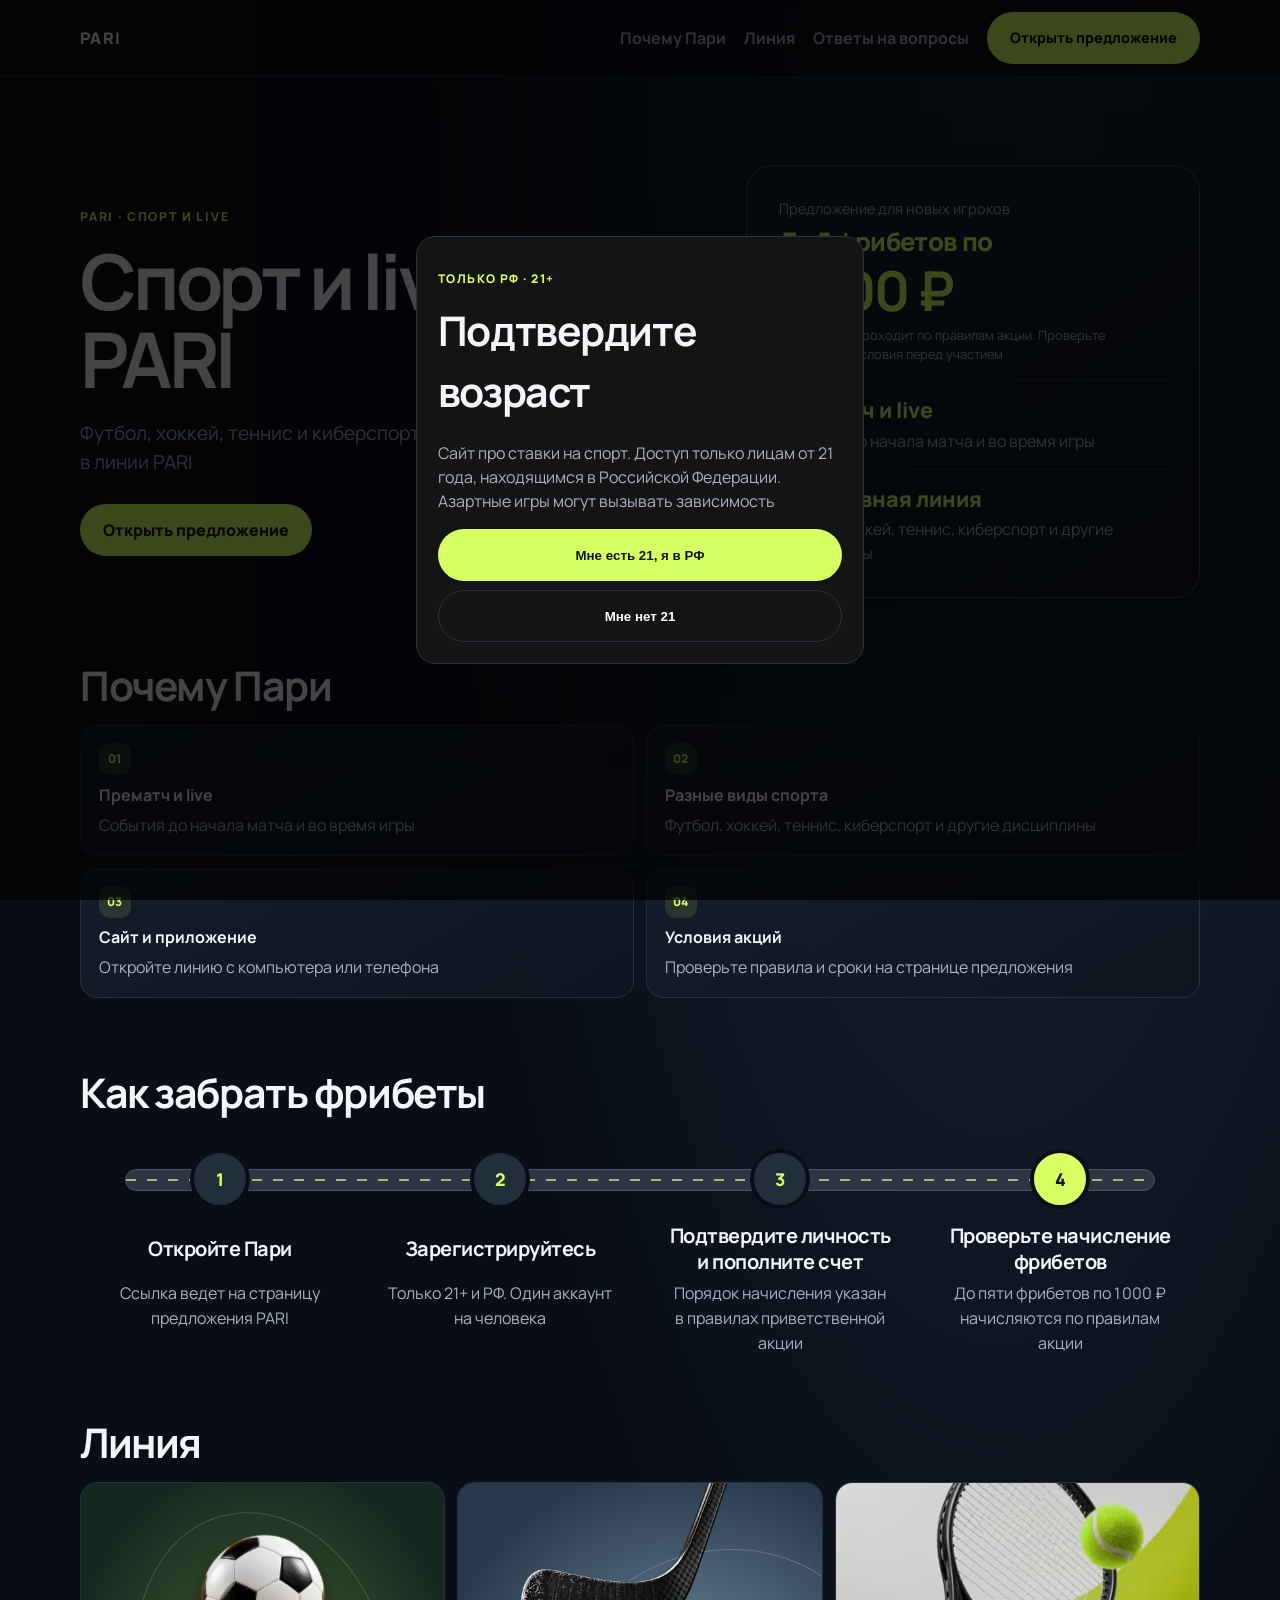
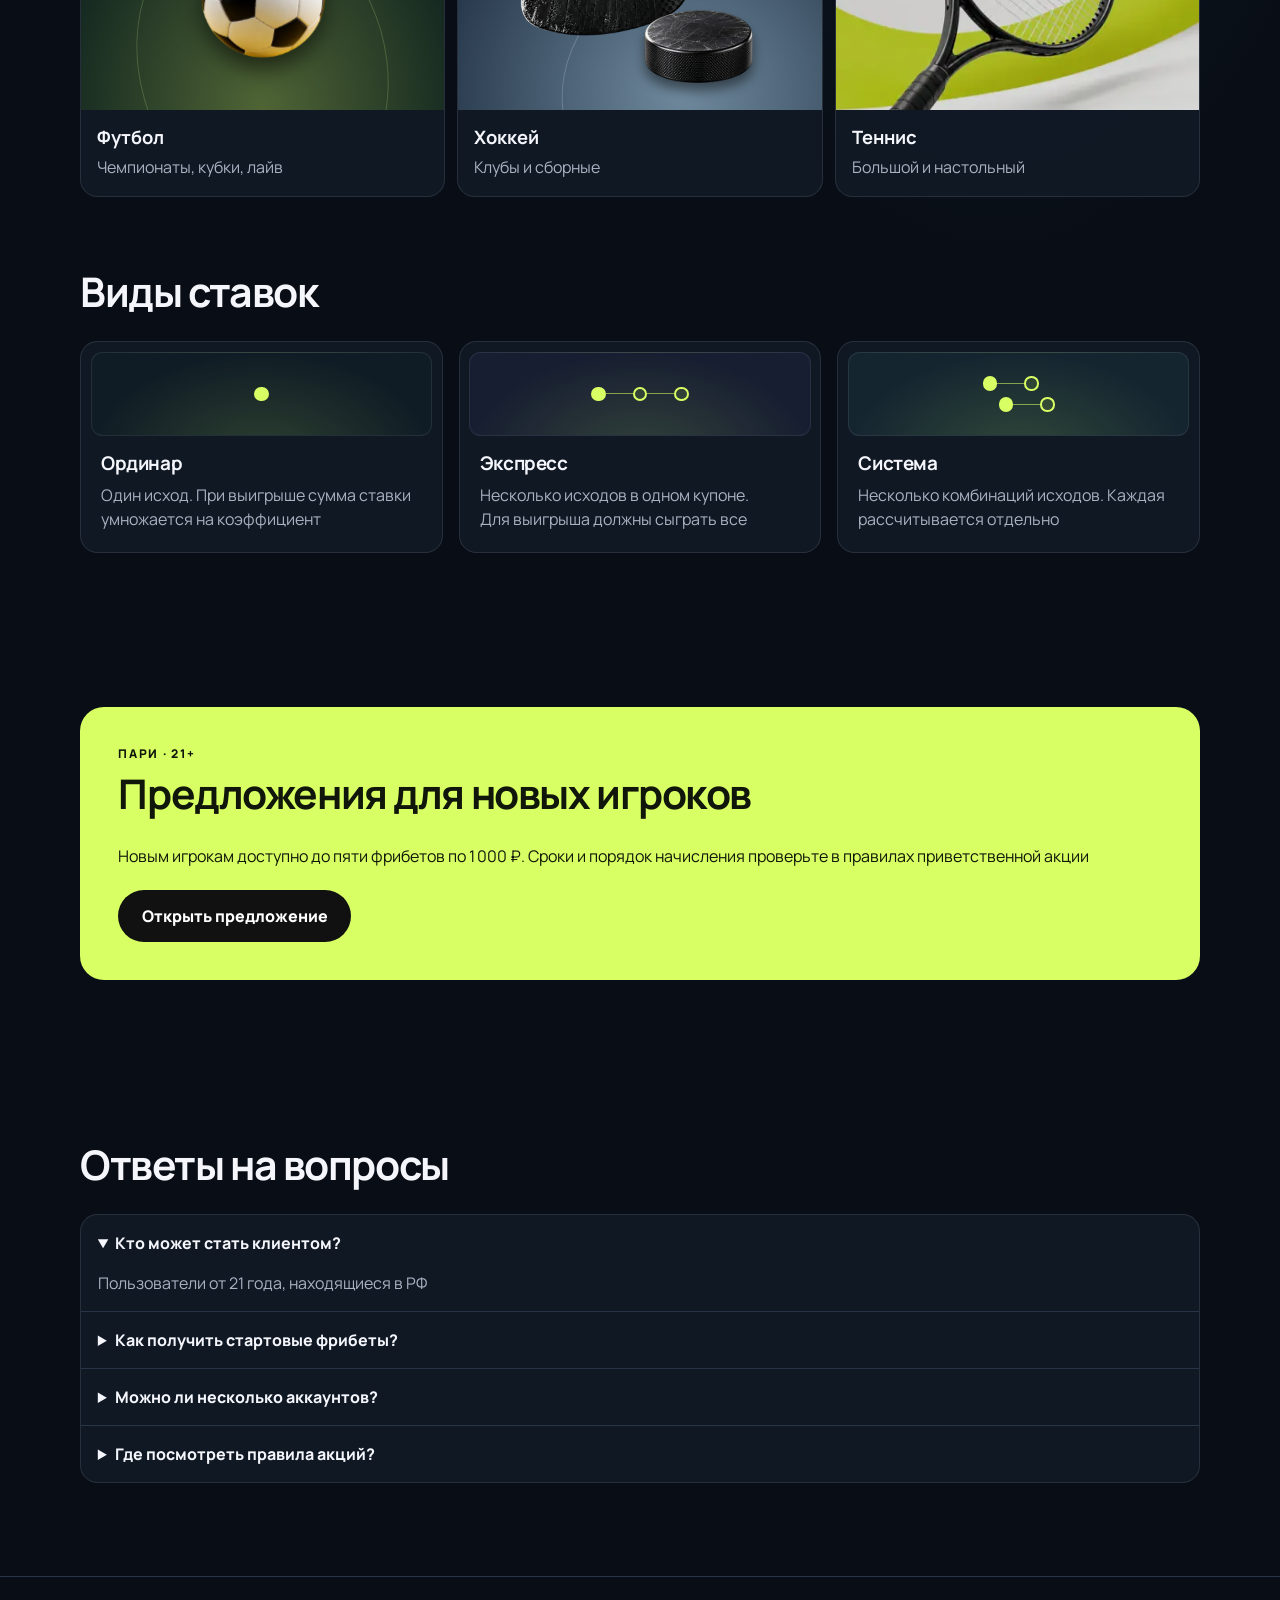
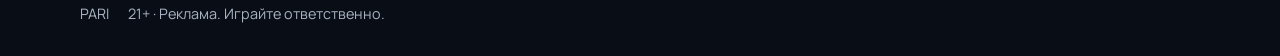
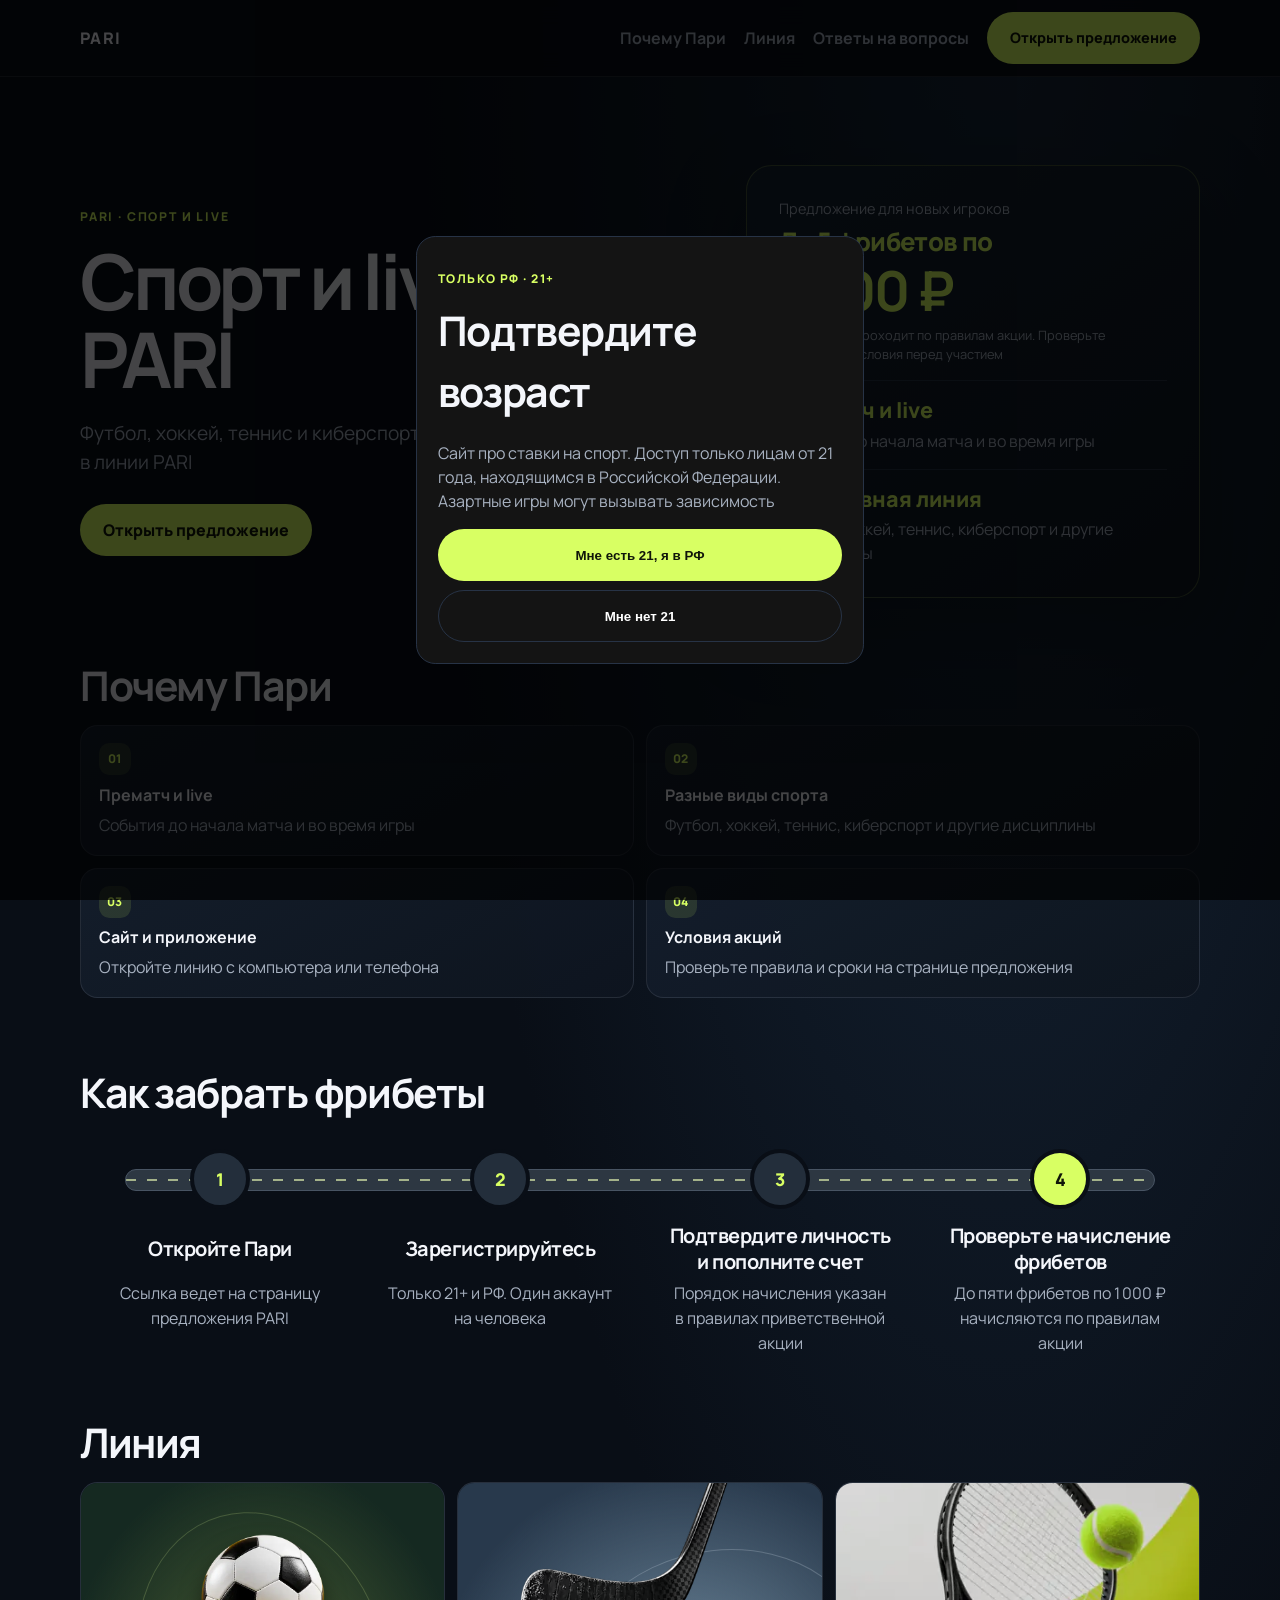
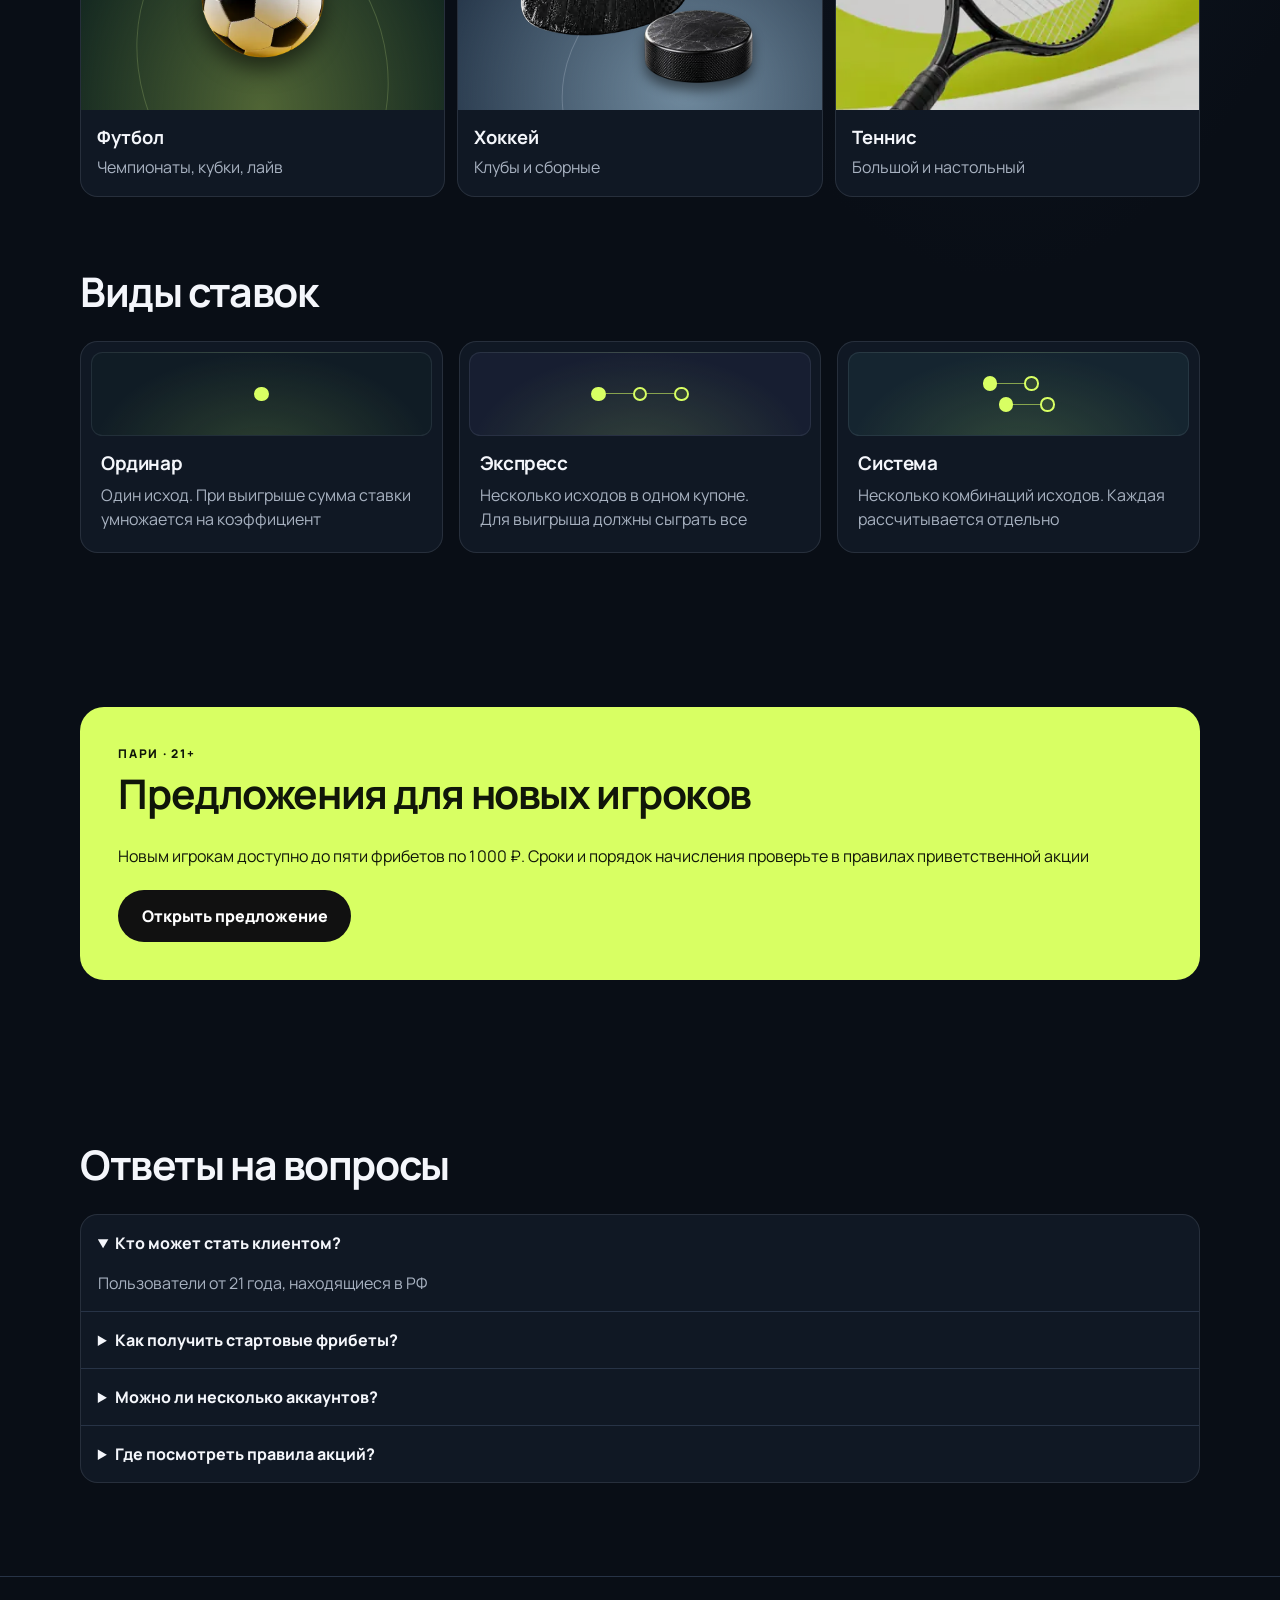
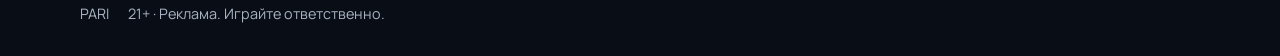
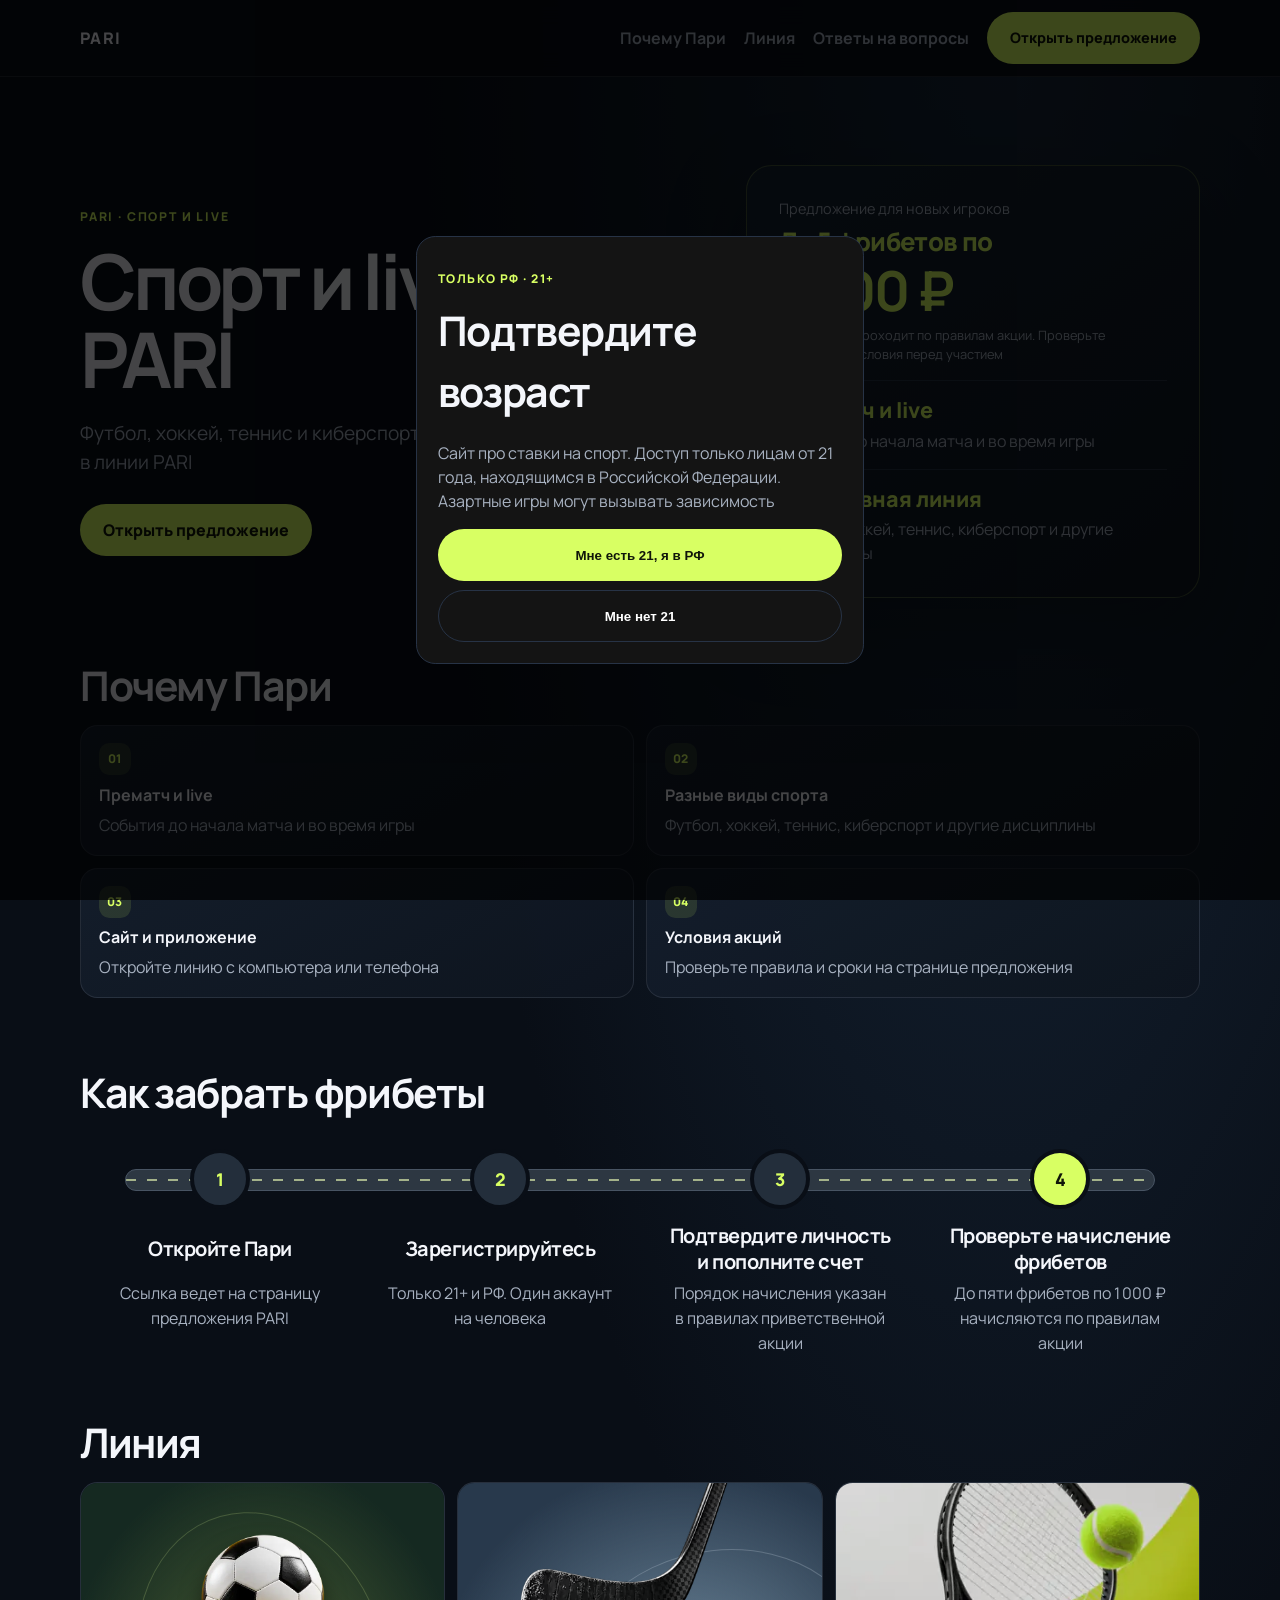
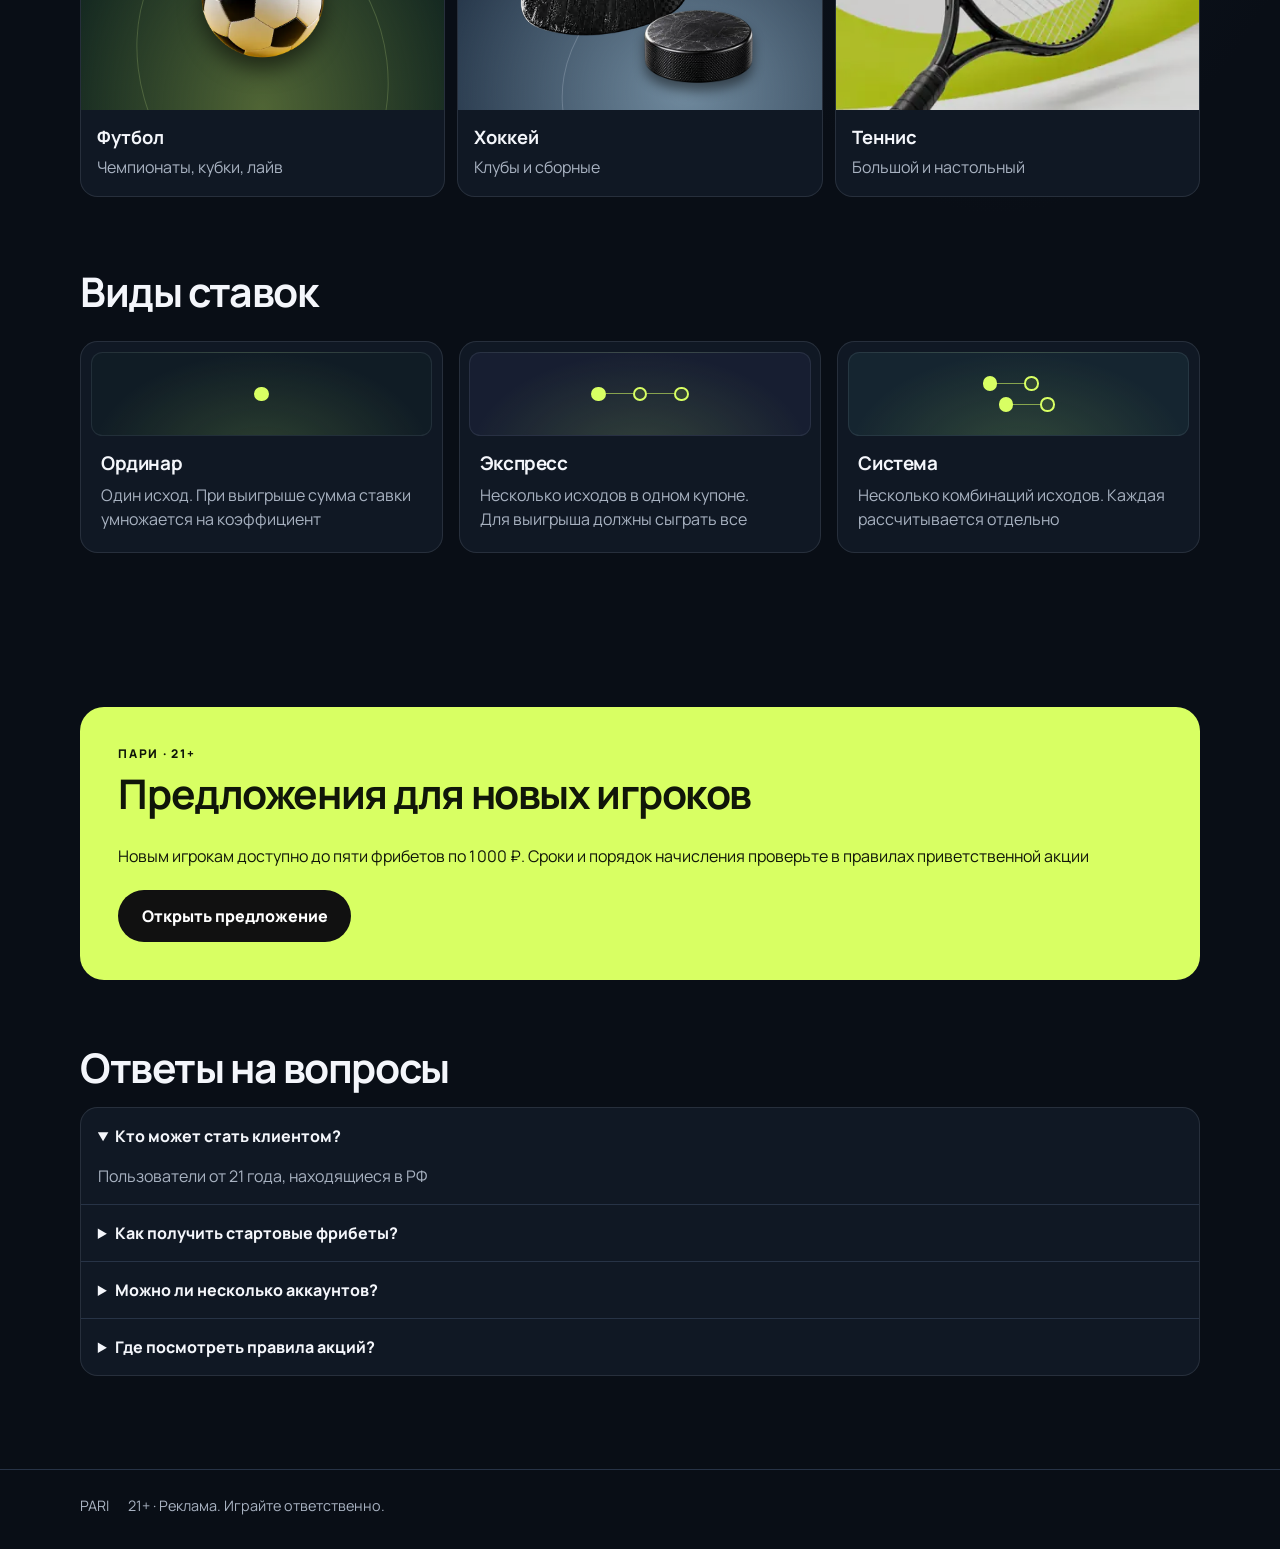
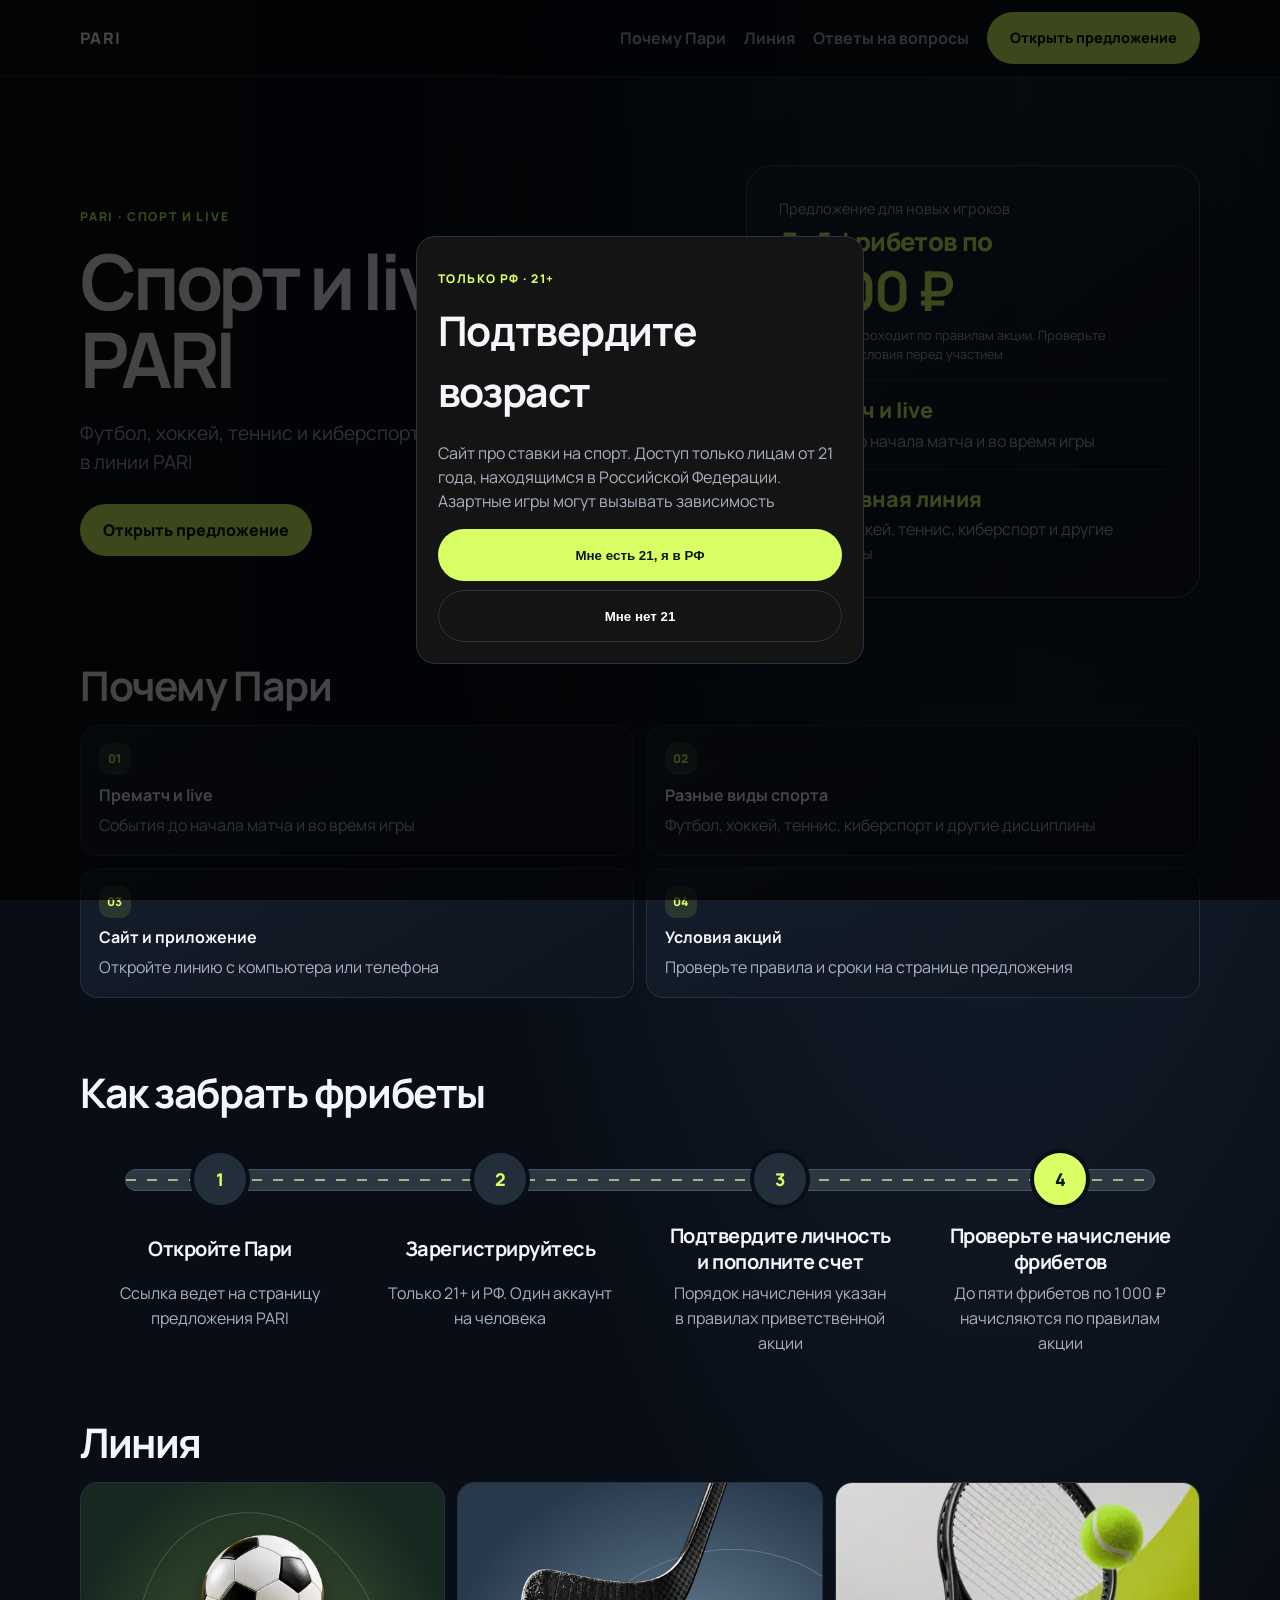
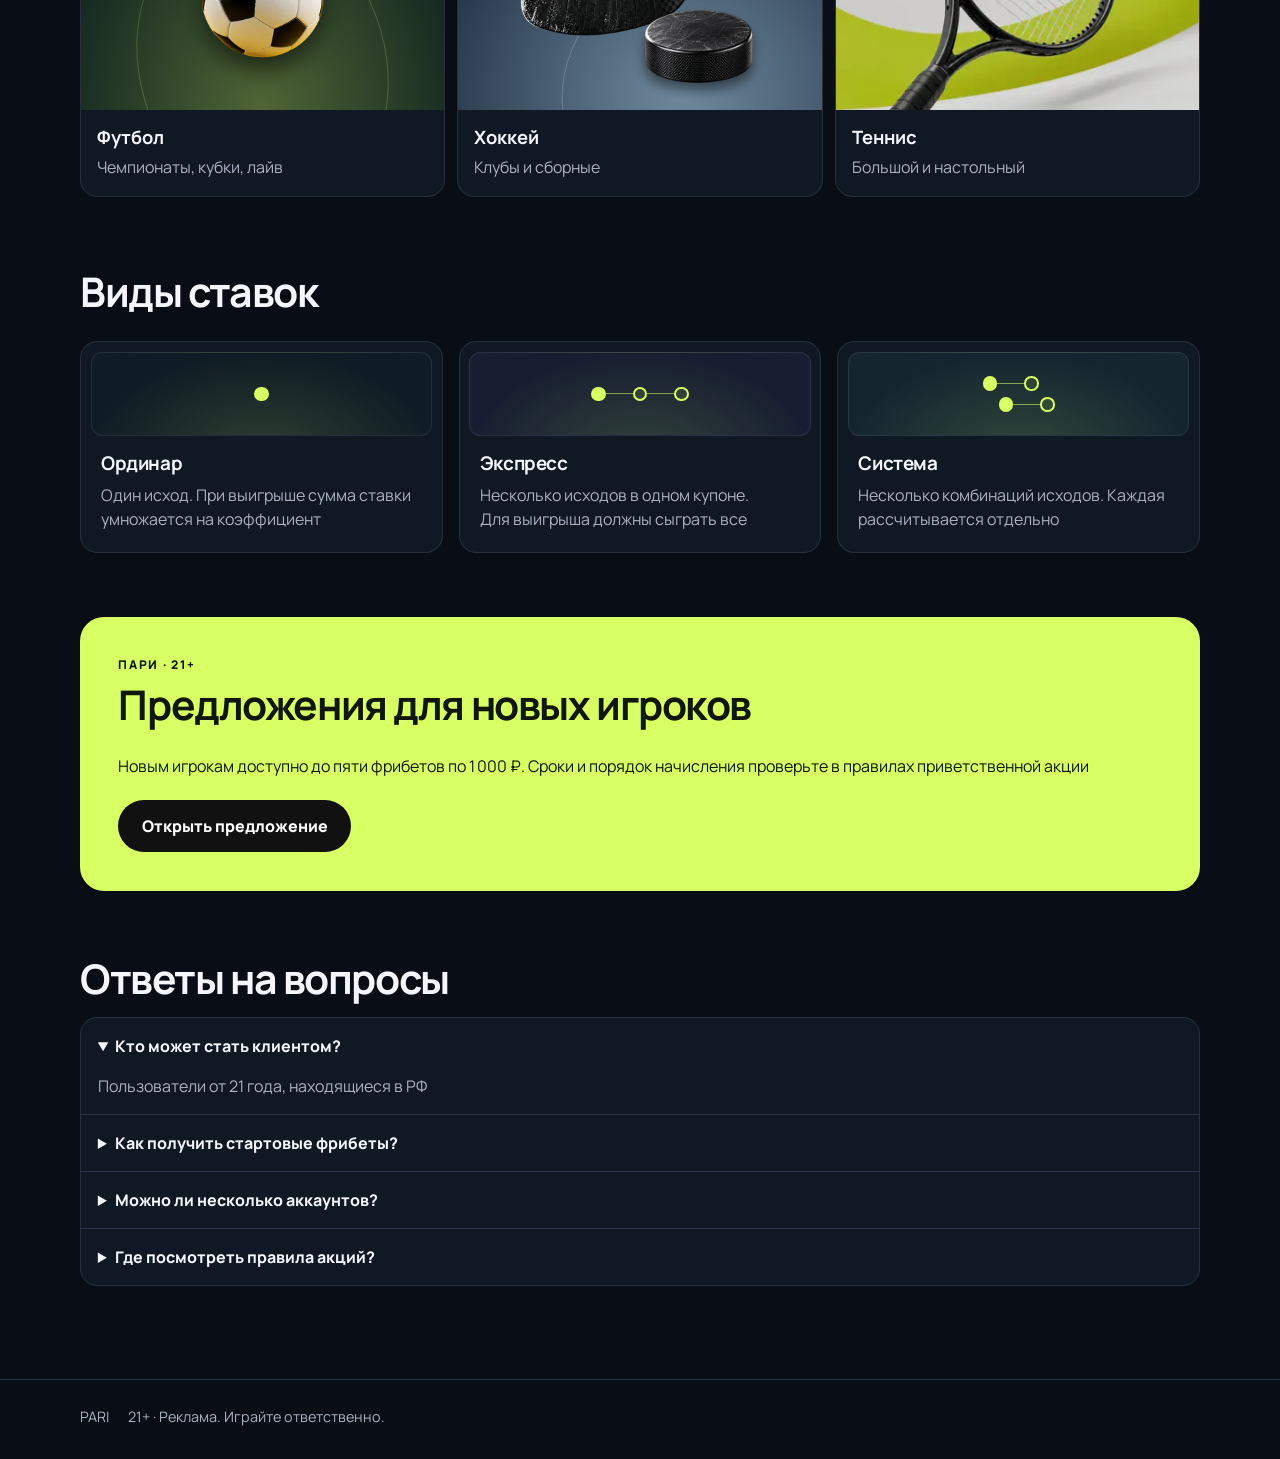
